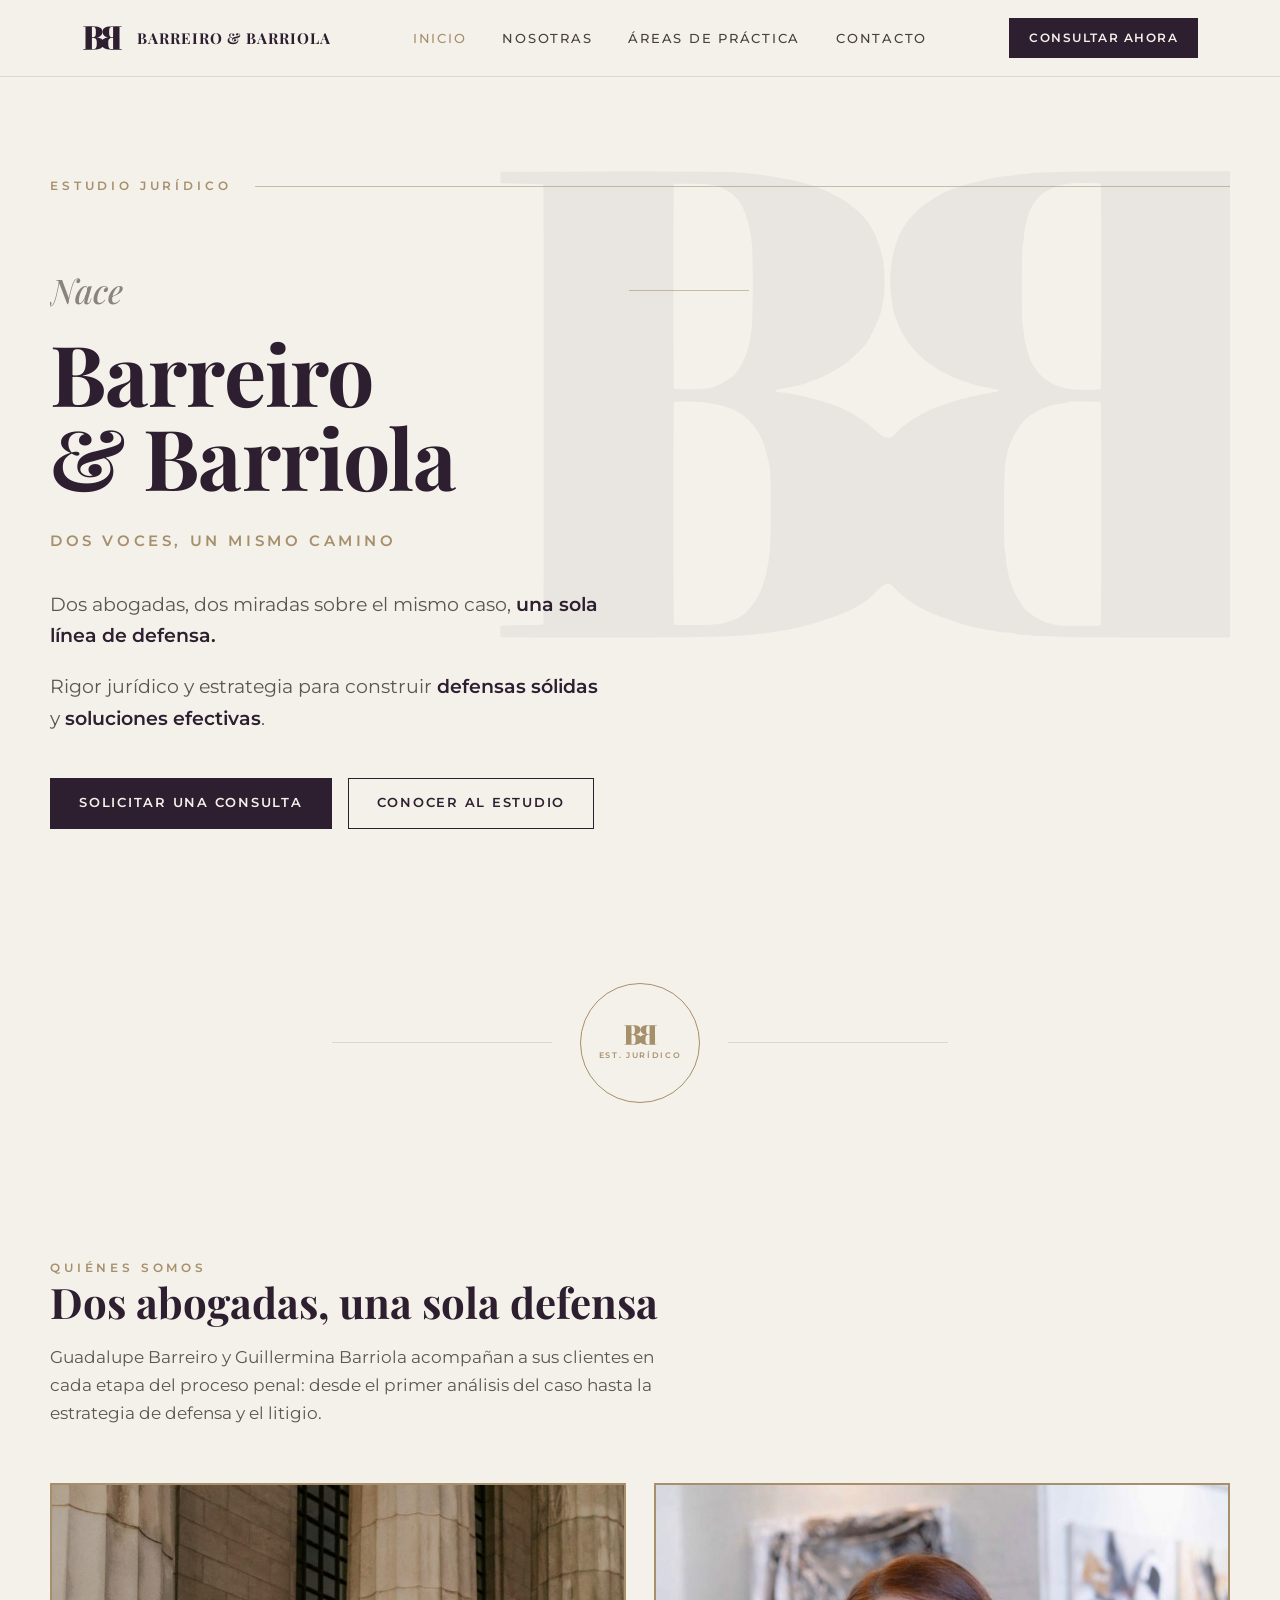
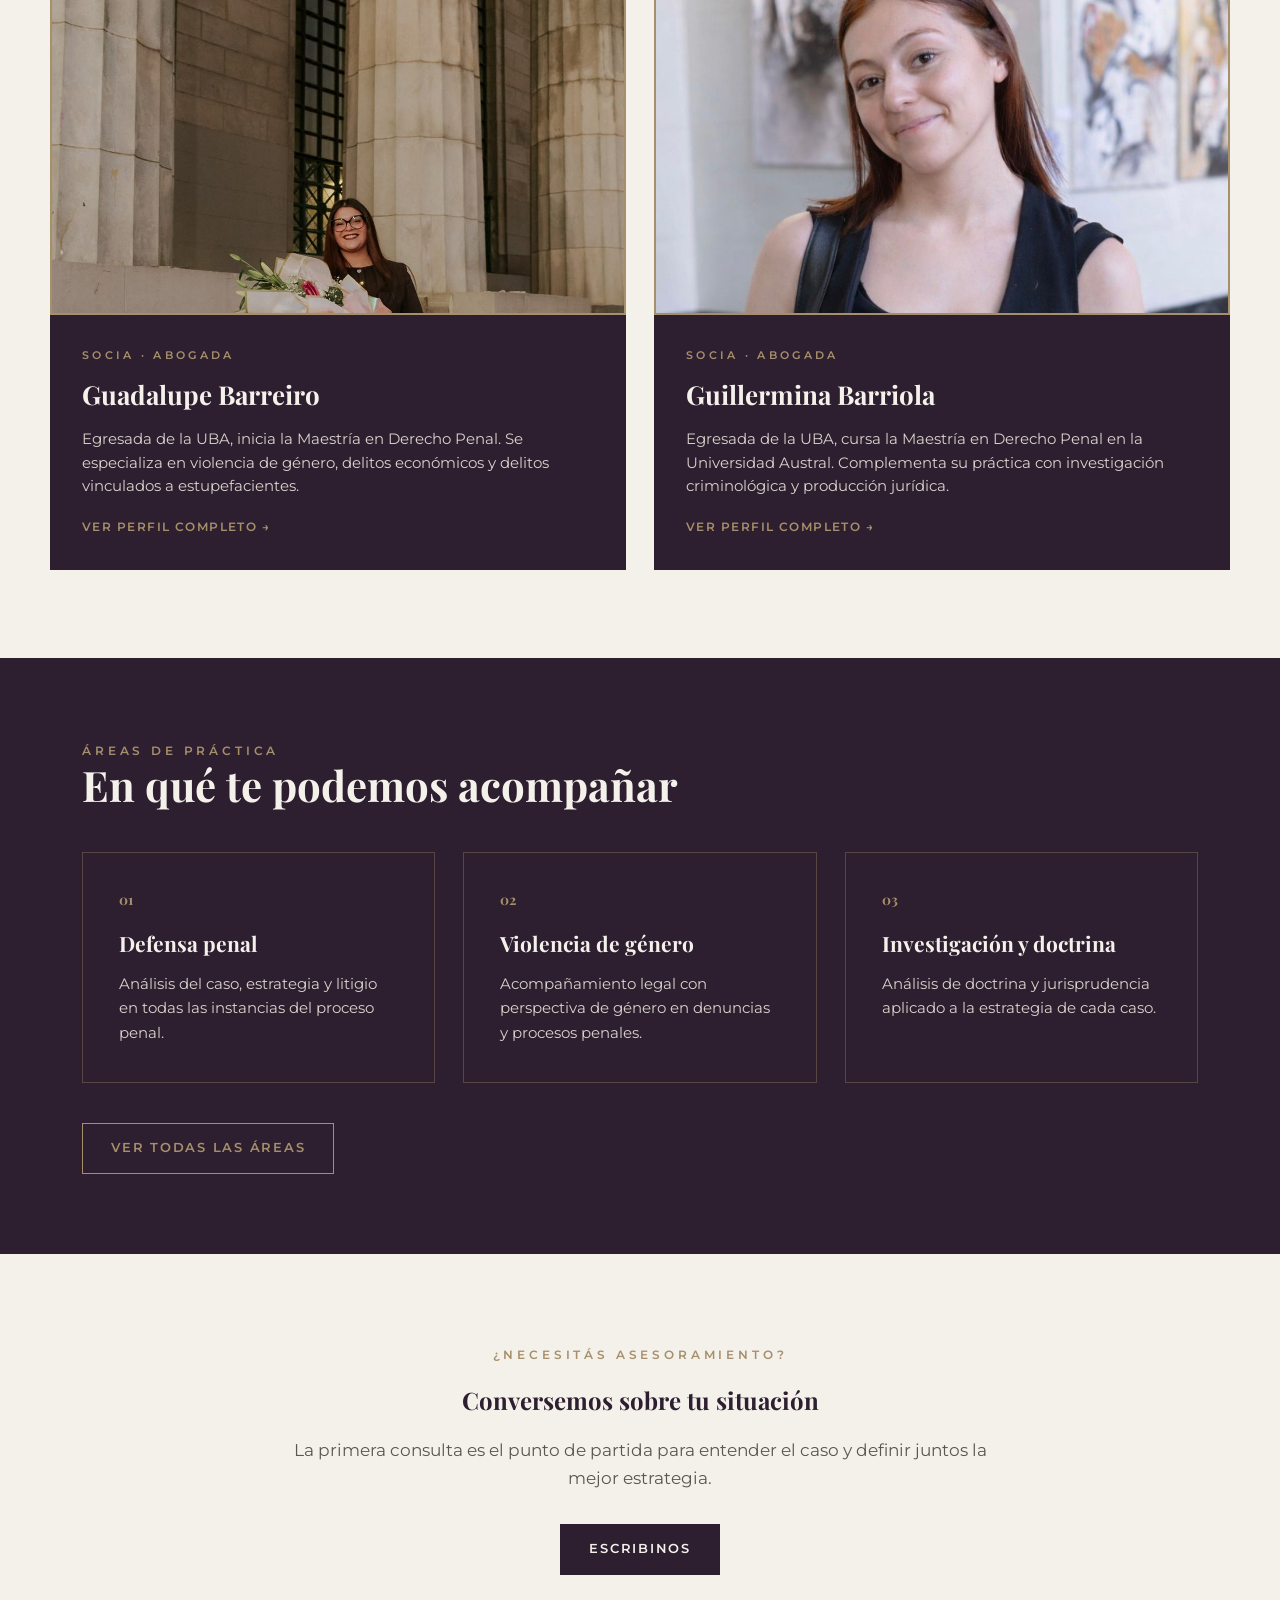
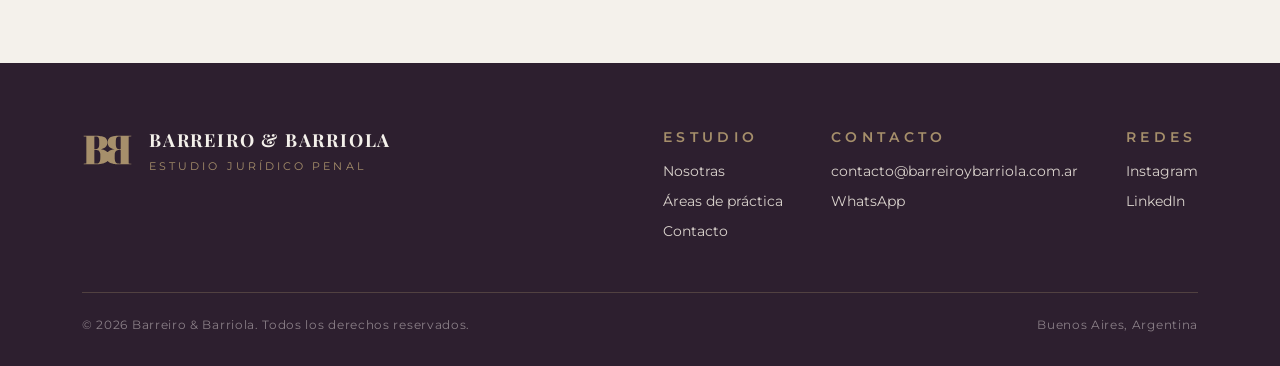
==== index.html @ 0fad3aef "Sitio inicial Barreiro y Barriola" ====
<!DOCTYPE html>
<html lang="es-AR">
<head>
<meta charset="UTF-8">
<meta name="viewport" content="width=device-width, initial-scale=1.0">
<title>Barreiro &amp; Barriola — Estudio Jurídico Penal</title>
<meta name="description" content="Estudio jurídico especializado en derecho penal. Guadalupe Barreiro y Guillermina Barriola, dos abogadas, una sola línea de defensa.">
<link rel="preconnect" href="https://fonts.googleapis.com">
<link href="https://fonts.googleapis.com/css2?family=Playfair+Display:ital,wght@0,400;0,600;0,700;0,800;1,500&family=Montserrat:wght@300;400;500;600;700&display=swap" rel="stylesheet">
<link rel="icon" type="image/svg+xml" href="assets/img/BB-monograma-uva.svg">
<link rel="stylesheet" href="assets/styles.css">
</head>
<body>

<header class="site-header">
  <nav class="nav">
    <a href="index.html" class="nav-marca">
      <img src="assets/img/BB-monograma-uva.svg" alt="Monograma Barreiro &amp; Barriola">
      <span class="nav-marca-texto">BARREIRO &amp; BARRIOLA</span>
    </a>
    <button class="nav-toggle" aria-label="Abrir menú" aria-expanded="false">
      <span></span><span></span><span></span>
    </button>
    <ul class="nav-links">
      <li><a href="index.html" class="activo">Inicio</a></li>
      <li><a href="nosotras.html">Nosotras</a></li>
      <li><a href="areas-de-practica.html">Áreas de práctica</a></li>
      <li><a href="contacto.html">Contacto</a></li>
    </ul>
    <a href="contacto.html" class="nav-cta">Consultar ahora</a>
  </nav>
</header>

<main>

  <section class="hero container">
    <img class="hero-monograma-fondo" src="assets/img/BB-monograma-uva.svg" alt="">
    <div class="eyebrow-row">
      <span class="eyebrow">Estudio jurídico</span>
      <hr class="regla">
    </div>
    <div class="hero-intro">
      <span>Nace</span>
      <hr class="regla">
    </div>
    <h1>Barreiro<br>&amp; Barriola</h1>
    <div class="lema">Dos voces, un mismo camino</div>
    <p class="copy">Dos abogadas, dos miradas sobre el mismo caso, <strong>una sola línea de defensa.</strong></p>
    <p class="copy">Rigor jurídico y estrategia para construir <strong>defensas sólidas</strong> y <strong>soluciones efectivas</strong>.</p>
    <div class="hero-acciones">
      <a href="contacto.html" class="boton boton-primario">Solicitar una consulta</a>
      <a href="nosotras.html" class="boton boton-secundario">Conocer al estudio</a>
    </div>
  </section>

  <div class="container">
    <div class="sello-divisor">
      <span class="linea"></span>
      <div class="sello">
        <img src="assets/img/BB-monograma-bronce.svg" alt="">
        <span>Est. Jurídico</span>
      </div>
      <span class="linea"></span>
    </div>
  </div>

  <section class="bloque container">
    <div class="bloque-cabecera">
      <span class="eyebrow">Quiénes somos</span>
      <h2>Dos abogadas, una sola defensa</h2>
      <p>Guadalupe Barreiro y Guillermina Barriola acompañan a sus clientes en cada etapa del proceso penal: desde el primer análisis del caso hasta la estrategia de defensa y el litigio.</p>
    </div>

    <div class="grilla grilla-2">
      <article class="tarjeta-socia">
        <div class="foto"><img src="assets/img/guadalupe.png" alt="Guadalupe Barreiro" style="width:100%;height:100%;object-fit:cover;object-position:50% 20%"></div>
        <div class="info">
          <div class="rol">Socia · Abogada</div>
          <h3>Guadalupe Barreiro</h3>
          <p>Egresada de la UBA, inicia la Maestría en Derecho Penal. Se especializa en violencia de género, delitos económicos y delitos vinculados a estupefacientes.</p>
          <a href="nosotras.html#guadalupe">Ver perfil completo →</a>
        </div>
      </article>

      <article class="tarjeta-socia">
        <div class="foto"><img src="assets/img/guillermina.png" alt="Guillermina Barriola" style="width:100%;height:100%;object-fit:cover;object-position:50% 25%"></div>
        <div class="info">
          <div class="rol">Socia · Abogada</div>
          <h3>Guillermina Barriola</h3>
          <p>Egresada de la UBA, cursa la Maestría en Derecho Penal en la Universidad Austral. Complementa su práctica con investigación criminológica y producción jurídica.</p>
          <a href="nosotras.html#guillermina">Ver perfil completo →</a>
        </div>
      </article>
    </div>
  </section>

  <section class="franja-uva">
    <div class="container">
      <div class="bloque-cabecera" style="margin-bottom:44px">
        <span class="eyebrow">Áreas de práctica</span>
        <h2>En qué te podemos acompañar</h2>
      </div>
      <div class="grilla grilla-3">
        <div class="tarjeta" style="background:transparent;border-color:rgba(166,143,107,.35)">
          <div class="num" style="color:var(--bronce)">01</div>
          <h3 style="color:var(--marfil)">Defensa penal</h3>
          <p style="color:#D9D2CC">Análisis del caso, estrategia y litigio en todas las instancias del proceso penal.</p>
        </div>
        <div class="tarjeta" style="background:transparent;border-color:rgba(166,143,107,.35)">
          <div class="num" style="color:var(--bronce)">02</div>
          <h3 style="color:var(--marfil)">Violencia de género</h3>
          <p style="color:#D9D2CC">Acompañamiento legal con perspectiva de género en denuncias y procesos penales.</p>
        </div>
        <div class="tarjeta" style="background:transparent;border-color:rgba(166,143,107,.35)">
          <div class="num" style="color:var(--bronce)">03</div>
          <h3 style="color:var(--marfil)">Investigación y doctrina</h3>
          <p style="color:#D9D2CC">Análisis de doctrina y jurisprudencia aplicado a la estrategia de cada caso.</p>
        </div>
      </div>
      <div style="margin-top:40px">
        <a href="areas-de-practica.html" class="boton boton-secundario" style="border-color:var(--bronce);color:var(--bronce)">Ver todas las áreas</a>
      </div>
    </div>
  </section>

  <section class="bloque container centro" style="max-width:720px">
    <span class="eyebrow">¿Necesitás asesoramiento?</span>
    <h2 style="margin-top:16px">Conversemos sobre tu situación</h2>
    <p style="margin-top:18px;font-size:17px;color:var(--texto-suave);line-height:1.65">La primera consulta es el punto de partida para entender el caso y definir juntos la mejor estrategia.</p>
    <div style="margin-top:32px">
      <a href="contacto.html" class="boton boton-primario">Escribinos</a>
    </div>
  </section>

</main>

<footer class="site-footer">
  <div class="container">
    <div class="footer-top">
      <div class="footer-marca">
        <img src="assets/img/BB-monograma-bronce.svg" alt="Monograma Barreiro &amp; Barriola">
        <div class="footer-marca-texto">
          <div>BARREIRO &amp; BARRIOLA</div>
          <div>ESTUDIO JURÍDICO PENAL</div>
        </div>
      </div>
      <div class="footer-links">
        <div class="footer-col">
          <span class="eyebrow">Estudio</span>
          <a href="nosotras.html">Nosotras</a>
          <a href="areas-de-practica.html">Áreas de práctica</a>
          <a href="contacto.html">Contacto</a>
        </div>
        <div class="footer-col">
          <span class="eyebrow">Contacto</span>
          <a href="mailto:contacto@barreiroybarriola.com.ar">contacto@barreiroybarriola.com.ar</a>
          <a href="https://wa.me/541150600248" target="_blank" rel="noopener">WhatsApp</a>
        </div>
        <div class="footer-col">
          <span class="eyebrow">Redes</span>
          <a href="https://instagram.com/estudiojuridico.byb" target="_blank" rel="noopener">Instagram</a>
          <a href="https://www.linkedin.com/company/barreiro-barriola" target="_blank" rel="noopener">LinkedIn</a>
        </div>
      </div>
    </div>
    <div class="footer-bottom">
      <span>© <span id="anio"></span> Barreiro &amp; Barriola. Todos los derechos reservados.</span>
      <span>Buenos Aires, Argentina</span>
    </div>
  </div>
</footer>

<script src="assets/script.js"></script>
<script>document.getElementById('anio').textContent = new Date().getFullYear();</script>
</body>
</html>
---- assets/styles.css ----
/* ===================================================================
   Barreiro & Barriola — Sistema de diseño
   Uva #2D1F2F · Bronce #A68F6B · Marfil #F4F1EB
   Playfair Display (display) + Montserrat (texto)
   =================================================================== */

:root{
  --uva:#2D1F2F;
  --uva-2:#3A2839;
  --bronce:#A68F6B;
  --marfil:#F4F1EB;
  --marfil-2:#EFEAE0;
  --texto:#4A4038;
  --texto-suave:#5C5650;
  --texto-mudo:#8A847C;
  --divisor:#DFD7C9;

  --serif:'Playfair Display', Georgia, serif;
  --sans:'Montserrat', -apple-system, sans-serif;

  --container: 1180px;
}

*{box-sizing:border-box}
html{scroll-behavior:smooth}
body{
  margin:0;
  background:var(--marfil);
  color:var(--texto);
  font-family:var(--sans);
  font-size:16px;
  line-height:1.5;
  -webkit-font-smoothing:antialiased;
}
img{max-width:100%;display:block}
a{color:var(--bronce);text-decoration:none}
a:hover{color:var(--uva)}
a:focus-visible,button:focus-visible,input:focus-visible,textarea:focus-visible{
  outline:2px solid var(--bronce);
  outline-offset:3px;
}
h1,h2,h3{font-family:var(--serif);color:var(--uva);margin:0;font-weight:700}
p{margin:0}
.container{max-width:var(--container);margin:0 auto;padding:0 32px}
.eyebrow{
  font-size:12px;
  letter-spacing:.32em;
  color:var(--bronce);
  font-weight:600;
  text-transform:uppercase;
}
.regla{height:1px;background:var(--bronce);opacity:.55;border:0}
.regla-suave{height:1px;background:var(--divisor);border:0}

/* ---------- Header / nav ---------- */
.site-header{
  position:sticky;top:0;z-index:50;
  background:rgba(244,241,235,.92);
  backdrop-filter:blur(6px);
  border-bottom:1px solid var(--divisor);
}
.nav{
  display:flex;align-items:center;justify-content:space-between;
  padding:18px 32px;max-width:var(--container);margin:0 auto;
}
.nav-marca{display:flex;align-items:center;gap:14px}
.nav-marca img{height:26px;width:auto}
.nav-marca-texto{
  font-family:var(--serif);font-weight:700;font-size:15px;
  letter-spacing:.06em;color:var(--uva);
}
.nav-links{display:flex;gap:36px;list-style:none;margin:0;padding:0}
.nav-links a{
  font-size:12.5px;letter-spacing:.14em;text-transform:uppercase;
  color:var(--texto);font-weight:500;
}
.nav-links a:hover,.nav-links a.activo{color:var(--bronce)}
.nav-cta{
  font-size:12px;letter-spacing:.12em;text-transform:uppercase;
  color:var(--marfil);background:var(--uva);
  padding:11px 20px;font-weight:600;white-space:nowrap;
}
.nav-cta:hover{background:var(--uva-2);color:var(--marfil)}
.nav-toggle{display:none;background:none;border:0;cursor:pointer;padding:8px}
.nav-toggle span{display:block;width:22px;height:1.5px;background:var(--uva);margin:5px 0}

@media (max-width:860px){
  .nav-links{
    position:absolute;top:100%;left:0;right:0;
    background:var(--marfil);flex-direction:column;gap:0;
    border-bottom:1px solid var(--divisor);
    max-height:0;overflow:hidden;transition:max-height .25s ease;
  }
  .nav-links.abierto{max-height:320px}
  .nav-links a{display:block;padding:16px 32px;border-top:1px solid var(--divisor)}
  .nav-toggle{display:block}
  .nav-cta{display:none}
}

/* ---------- Hero ---------- */
.hero{
  position:relative;overflow:hidden;
  background:var(--marfil);
  padding:100px 0 90px;
}
.hero-monograma-fondo{
  position:absolute;right:-6%;top:8%;height:520px;opacity:.05;pointer-events:none;
}
.hero .eyebrow-row{display:flex;align-items:center;gap:24px;margin-bottom:70px}
.hero .eyebrow-row .regla{flex:1}
.hero-intro{
  display:flex;align-items:center;gap:24px;margin-bottom:14px;
}
.hero-intro span{
  font-family:var(--serif);font-style:italic;font-weight:500;
  font-size:clamp(24px,3vw,34px);color:var(--texto-mudo);
}
.hero-intro .regla{width:120px}
.hero h1{
  font-size:clamp(44px,7vw,84px);
  line-height:1;letter-spacing:-.01em;
  margin-bottom:32px;
}
.hero .lema{
  font-size:15px;letter-spacing:.24em;font-weight:600;color:var(--bronce);
  margin-bottom:36px;text-transform:uppercase;
}
.hero .copy{
  max-width:560px;font-size:19px;line-height:1.65;color:var(--texto-suave);
}
.hero .copy + .copy{margin-top:20px}
.hero .copy strong{color:var(--uva);font-weight:600}
.hero-acciones{display:flex;gap:16px;margin-top:44px;flex-wrap:wrap}

.boton{
  display:inline-block;font-size:12.5px;letter-spacing:.14em;text-transform:uppercase;
  font-weight:600;padding:15px 28px;border:1px solid transparent;
}
.boton-primario{background:var(--uva);color:var(--marfil)}
.boton-primario:hover{background:var(--uva-2);color:var(--marfil)}
.boton-secundario{border-color:var(--uva);color:var(--uva)}
.boton-secundario:hover{background:var(--uva);color:var(--marfil)}

/* ---------- Franja oscura (usada como bloque institucional) ---------- */
.franja-uva{background:var(--uva);color:var(--marfil);padding:80px 0}
.franja-uva h2{color:var(--marfil)}
.franja-uva .eyebrow{color:var(--bronce)}

/* ---------- Sello / marca de agua circular (motivo firma) ---------- */
.sello{
  width:120px;height:120px;border-radius:50%;
  border:1.5px solid var(--bronce);
  display:flex;flex-direction:column;align-items:center;justify-content:center;
  gap:4px;flex-shrink:0;
}
.sello img{height:22px}
.sello span{
  font-size:7.5px;letter-spacing:.22em;color:var(--bronce);text-transform:uppercase;font-weight:600;
}
.sello-divisor{
  display:flex;align-items:center;justify-content:center;gap:28px;
  padding:64px 0;
}
.sello-divisor .linea{flex:1;max-width:220px;height:1px;background:var(--divisor)}

/* ---------- Secciones generales ---------- */
section.bloque{padding:88px 0}
.bloque-cabecera{max-width:640px;margin-bottom:56px}
.bloque-cabecera .eyebrow{margin-bottom:16px}
.bloque-cabecera h2{font-size:clamp(30px,4vw,42px);line-height:1.1}
.bloque-cabecera p{margin-top:18px;font-size:17px;color:var(--texto-suave);line-height:1.65}

/* Grillas de tarjetas */
.grilla{display:grid;gap:28px}
.grilla-2{grid-template-columns:repeat(2,1fr)}
.grilla-3{grid-template-columns:repeat(3,1fr)}
@media (max-width:860px){.grilla-2,.grilla-3{grid-template-columns:1fr}}

.tarjeta{
  background:#fff;border:1px solid var(--divisor);padding:36px;
}
.tarjeta .num{
  font-family:var(--serif);font-size:14px;color:var(--bronce);font-weight:700;margin-bottom:18px;
}
.tarjeta h3{font-size:21px;margin-bottom:12px}
.tarjeta p{color:var(--texto-suave);font-size:15px;line-height:1.65}

/* ---------- Tarjetas de socias (preview en Inicio) ---------- */
.tarjeta-socia{
  position:relative;background:var(--uva);color:var(--marfil);
  padding:0;overflow:hidden;display:flex;flex-direction:column;
}
.tarjeta-socia .foto{
  aspect-ratio:4/3;background:var(--uva-2);
  display:flex;align-items:center;justify-content:center;
  outline:2px solid var(--bronce);outline-offset:-2px;
  overflow:hidden;
}
.tarjeta-socia .foto .iniciales{
  font-family:var(--serif);font-size:52px;font-weight:700;color:var(--bronce);opacity:.6;
}
.tarjeta-socia .info{padding:32px}
.tarjeta-socia .rol{
  font-size:11px;letter-spacing:.3em;color:var(--bronce);text-transform:uppercase;font-weight:600;
}
.tarjeta-socia h3{color:var(--marfil);font-size:26px;margin-top:12px}
.tarjeta-socia p{color:#D9D2CC;font-size:14.5px;margin-top:14px;line-height:1.6}
.tarjeta-socia a{
  margin-top:20px;font-size:12px;letter-spacing:.12em;text-transform:uppercase;
  color:var(--bronce);font-weight:600;display:inline-flex;align-items:center;gap:8px;
}

/* ---------- Perfil completo (página Nosotras) ---------- */
.perfil{display:grid;grid-template-columns:340px 1fr;gap:56px;align-items:start;margin-bottom:100px}
.perfil:last-child{margin-bottom:0}
.perfil .foto-marco{
  position:relative;aspect-ratio:340/440;background:var(--uva-2);
  outline:2px solid var(--bronce);outline-offset:10px;
  display:flex;align-items:center;justify-content:center;
  overflow:hidden;
}
.perfil .foto-marco .iniciales{
  font-family:var(--serif);font-size:64px;font-weight:700;color:var(--bronce);opacity:.55;
}
.perfil .rol{font-size:13px;letter-spacing:.3em;color:var(--bronce);text-transform:uppercase;font-weight:600}
.perfil h2{font-size:clamp(32px,4vw,46px);margin-top:20px;line-height:1.05}
.perfil .regla{width:90px;margin:26px 0}
.perfil .copy{font-size:17px;line-height:1.65;color:var(--texto-suave);max-width:600px}
.perfil .copy + .copy{margin-top:18px}
.perfil .copy strong{color:var(--uva);font-weight:600}
@media (max-width:760px){
  .perfil{grid-template-columns:1fr;gap:32px}
  .perfil .foto-marco{max-width:260px}
}

/* ---------- Contacto ---------- */
.canales-grilla{
  display:grid;grid-template-columns:repeat(4,1fr);gap:20px;
}
@media (max-width:860px){.canales-grilla{grid-template-columns:repeat(2,1fr)}}
@media (max-width:520px){.canales-grilla{grid-template-columns:1fr}}
.canal-tarjeta{
  display:flex;flex-direction:column;align-items:center;text-align:center;gap:14px;
  background:#fff;border:1px solid var(--divisor);padding:36px 20px;
  transition:border-color .15s ease,transform .15s ease;
}
.canal-tarjeta:hover{border-color:var(--bronce);transform:translateY(-2px)}
.canal-icono{
  width:52px;height:52px;border-radius:50%;
  background:var(--uva);color:var(--bronce);
  display:flex;align-items:center;justify-content:center;
}
.canal-icono svg{width:24px;height:24px}
.canal-etiqueta{
  font-size:11.5px;letter-spacing:.2em;text-transform:uppercase;color:var(--bronce);font-weight:600;
}
.canal-valor{font-size:14.5px;color:var(--uva);font-weight:500;word-break:break-word}

.contacto-grilla{display:grid;grid-template-columns:1fr 1fr;gap:64px;align-items:start}
@media (max-width:860px){.contacto-grilla{grid-template-columns:1fr}}
.dato-contacto{margin-bottom:28px}
.dato-contacto .etiqueta{
  font-size:11px;letter-spacing:.24em;color:var(--bronce);text-transform:uppercase;font-weight:600;
  margin-bottom:8px;display:block;
}
.dato-contacto a,.dato-contacto span.valor{font-size:18px;color:var(--uva);font-weight:500}

/* ---------- Footer ---------- */
.site-footer{background:var(--uva);color:var(--marfil);padding:64px 0 32px}
.footer-top{
  display:flex;justify-content:space-between;align-items:flex-start;
  gap:40px;flex-wrap:wrap;padding-bottom:40px;border-bottom:1px solid rgba(166,143,107,.3);
}
.footer-marca{display:flex;align-items:center;gap:16px}
.footer-marca img{height:32px}
.footer-marca-texto div:first-child{
  font-family:var(--serif);font-weight:700;font-size:18px;letter-spacing:.1em;color:var(--marfil);
}
.footer-marca-texto div:last-child{
  font-size:11px;letter-spacing:.28em;color:var(--bronce);margin-top:4px;
}
.footer-links{display:flex;gap:48px;flex-wrap:wrap}
.footer-col .eyebrow{color:var(--bronce);margin-bottom:14px;display:block}
.footer-col a,.footer-col span{
  display:block;font-size:13.5px;color:#D9D2CC;margin-bottom:10px;
}
.footer-col a:hover{color:var(--bronce)}
.footer-bottom{
  padding-top:24px;display:flex;justify-content:space-between;flex-wrap:wrap;gap:10px;
  font-size:11.5px;letter-spacing:.06em;color:#8A7F87;
}

/* ---------- Utilidades ---------- */
.centro{text-align:center}
.mt-0{margin-top:0}
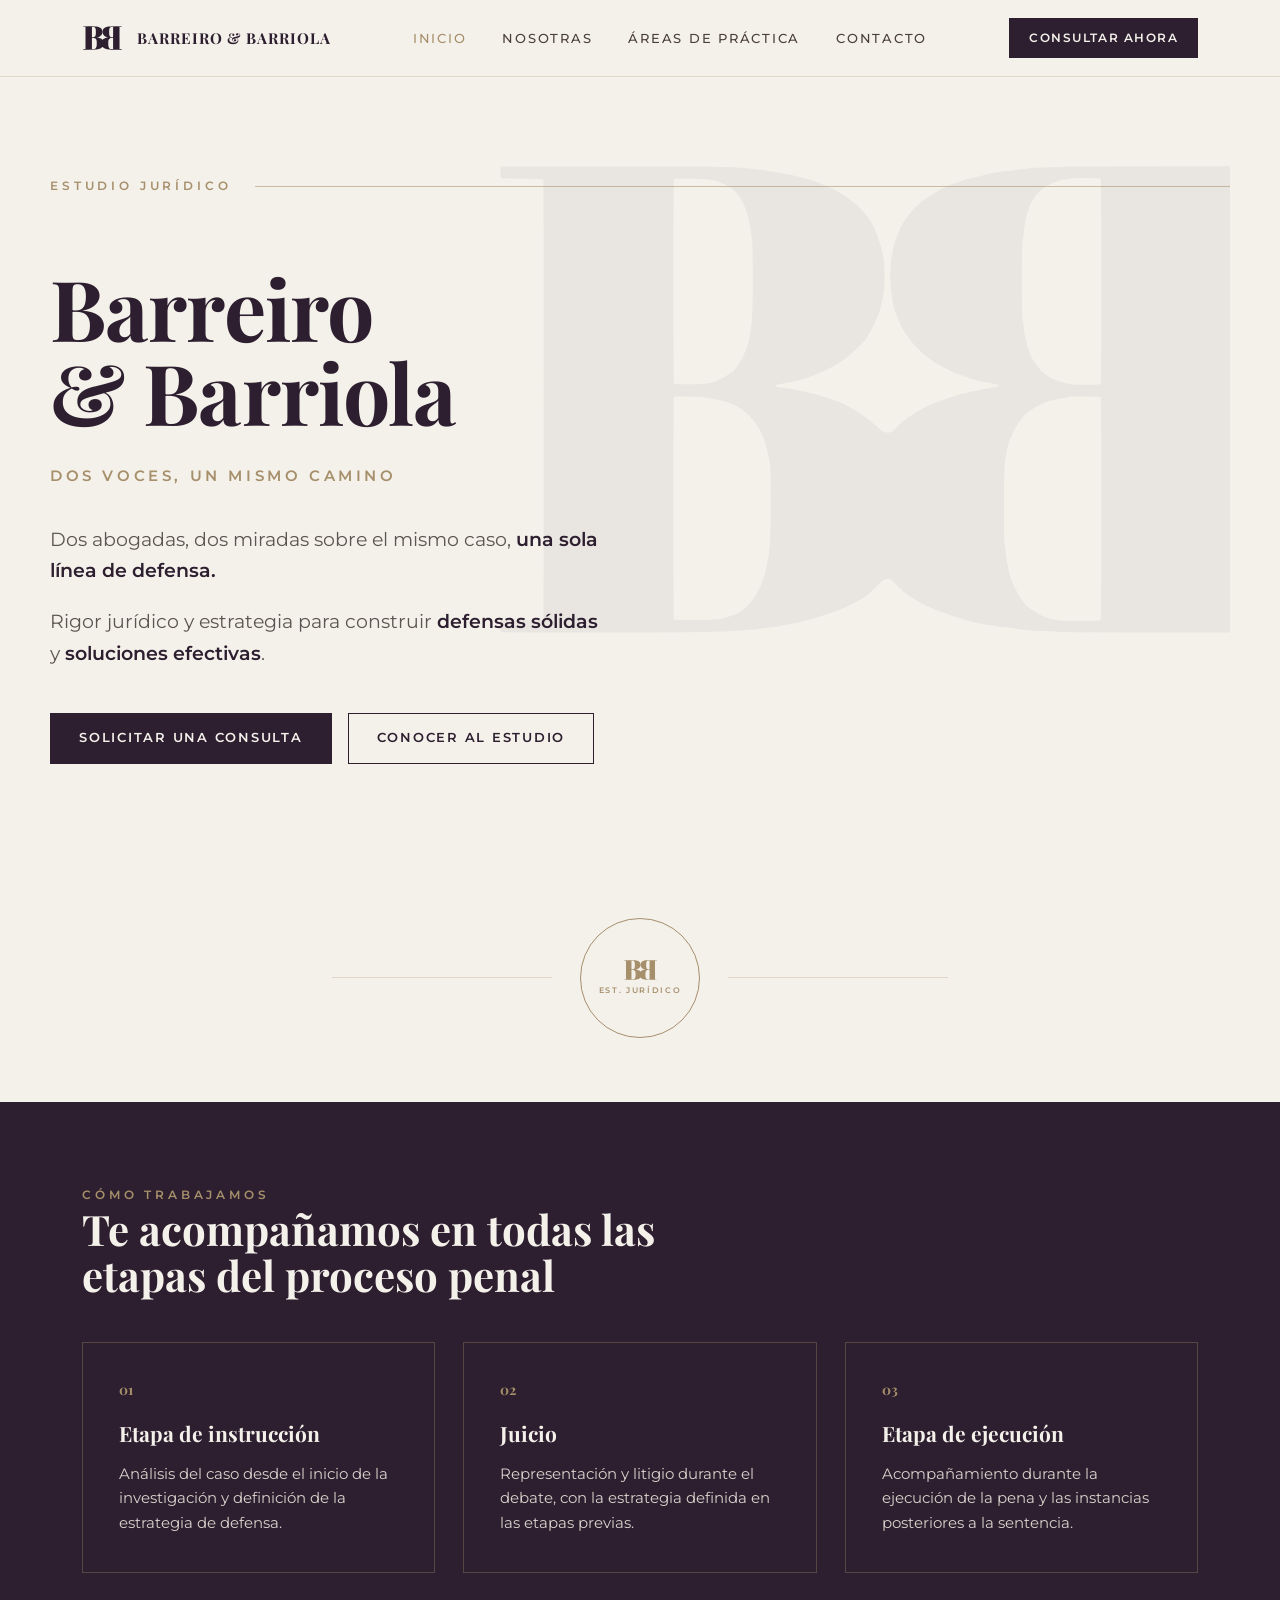
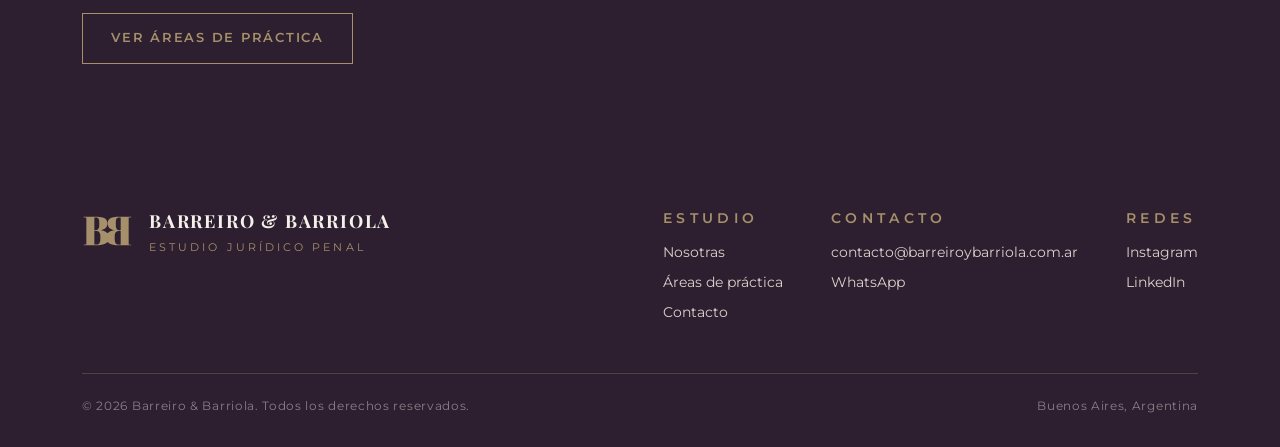
==== commit 9d5e8d0f: "Ajustes de contenido, foto de Guadalupe y areas de practica" ====
--- a/index.html
+++ b/index.html
@@ -39,10 +39,6 @@
       <span class="eyebrow">Estudio jurídico</span>
       <hr class="regla">
     </div>
-    <div class="hero-intro">
-      <span>Nace</span>
-      <hr class="regla">
-    </div>
     <h1>Barreiro<br>&amp; Barriola</h1>
     <div class="lema">Dos voces, un mismo camino</div>
     <p class="copy">Dos abogadas, dos miradas sobre el mismo caso, <strong>una sola línea de defensa.</strong></p>
@@ -64,71 +60,32 @@
     </div>
   </div>
 
-  <section class="bloque container">
-    <div class="bloque-cabecera">
-      <span class="eyebrow">Quiénes somos</span>
-      <h2>Dos abogadas, una sola defensa</h2>
-      <p>Guadalupe Barreiro y Guillermina Barriola acompañan a sus clientes en cada etapa del proceso penal: desde el primer análisis del caso hasta la estrategia de defensa y el litigio.</p>
-    </div>
-
-    <div class="grilla grilla-2">
-      <article class="tarjeta-socia">
-        <div class="foto"><img src="assets/img/guadalupe.png" alt="Guadalupe Barreiro" style="width:100%;height:100%;object-fit:cover;object-position:50% 20%"></div>
-        <div class="info">
-          <div class="rol">Socia · Abogada</div>
-          <h3>Guadalupe Barreiro</h3>
-          <p>Egresada de la UBA, inicia la Maestría en Derecho Penal. Se especializa en violencia de género, delitos económicos y delitos vinculados a estupefacientes.</p>
-          <a href="nosotras.html#guadalupe">Ver perfil completo →</a>
-        </div>
-      </article>
-
-      <article class="tarjeta-socia">
-        <div class="foto"><img src="assets/img/guillermina.png" alt="Guillermina Barriola" style="width:100%;height:100%;object-fit:cover;object-position:50% 25%"></div>
-        <div class="info">
-          <div class="rol">Socia · Abogada</div>
-          <h3>Guillermina Barriola</h3>
-          <p>Egresada de la UBA, cursa la Maestría en Derecho Penal en la Universidad Austral. Complementa su práctica con investigación criminológica y producción jurídica.</p>
-          <a href="nosotras.html#guillermina">Ver perfil completo →</a>
-        </div>
-      </article>
-    </div>
-  </section>
-
   <section class="franja-uva">
     <div class="container">
       <div class="bloque-cabecera" style="margin-bottom:44px">
-        <span class="eyebrow">Áreas de práctica</span>
-        <h2>En qué te podemos acompañar</h2>
+        <span class="eyebrow">Cómo trabajamos</span>
+        <h2>Te acompañamos en todas las etapas del proceso penal</h2>
       </div>
       <div class="grilla grilla-3">
         <div class="tarjeta" style="background:transparent;border-color:rgba(166,143,107,.35)">
           <div class="num" style="color:var(--bronce)">01</div>
-          <h3 style="color:var(--marfil)">Defensa penal</h3>
-          <p style="color:#D9D2CC">Análisis del caso, estrategia y litigio en todas las instancias del proceso penal.</p>
+          <h3 style="color:var(--marfil)">Etapa de instrucción</h3>
+          <p style="color:#D9D2CC">Análisis del caso desde el inicio de la investigación y definición de la estrategia de defensa.</p>
         </div>
         <div class="tarjeta" style="background:transparent;border-color:rgba(166,143,107,.35)">
           <div class="num" style="color:var(--bronce)">02</div>
-          <h3 style="color:var(--marfil)">Violencia de género</h3>
-          <p style="color:#D9D2CC">Acompañamiento legal con perspectiva de género en denuncias y procesos penales.</p>
+          <h3 style="color:var(--marfil)">Juicio</h3>
+          <p style="color:#D9D2CC">Representación y litigio durante el debate, con la estrategia definida en las etapas previas.</p>
         </div>
         <div class="tarjeta" style="background:transparent;border-color:rgba(166,143,107,.35)">
           <div class="num" style="color:var(--bronce)">03</div>
-          <h3 style="color:var(--marfil)">Investigación y doctrina</h3>
-          <p style="color:#D9D2CC">Análisis de doctrina y jurisprudencia aplicado a la estrategia de cada caso.</p>
+          <h3 style="color:var(--marfil)">Etapa de ejecución</h3>
+          <p style="color:#D9D2CC">Acompañamiento durante la ejecución de la pena y las instancias posteriores a la sentencia.</p>
         </div>
       </div>
       <div style="margin-top:40px">
-        <a href="areas-de-practica.html" class="boton boton-secundario" style="border-color:var(--bronce);color:var(--bronce)">Ver todas las áreas</a>
+        <a href="areas-de-practica.html" class="boton boton-secundario" style="border-color:var(--bronce);color:var(--bronce)">Ver áreas de práctica</a>
       </div>
-    </div>
-  </section>
-
-  <section class="bloque container centro" style="max-width:720px">
-    <span class="eyebrow">¿Necesitás asesoramiento?</span>
-    <h2 style="margin-top:16px">Conversemos sobre tu situación</h2>
-    <p style="margin-top:18px;font-size:17px;color:var(--texto-suave);line-height:1.65">La primera consulta es el punto de partida para entender el caso y definir juntos la mejor estrategia.</p>
-    <div style="margin-top:32px">
-      <a href="contacto.html" class="boton boton-primario">Escribinos</a>
     </div>
   </section>
 
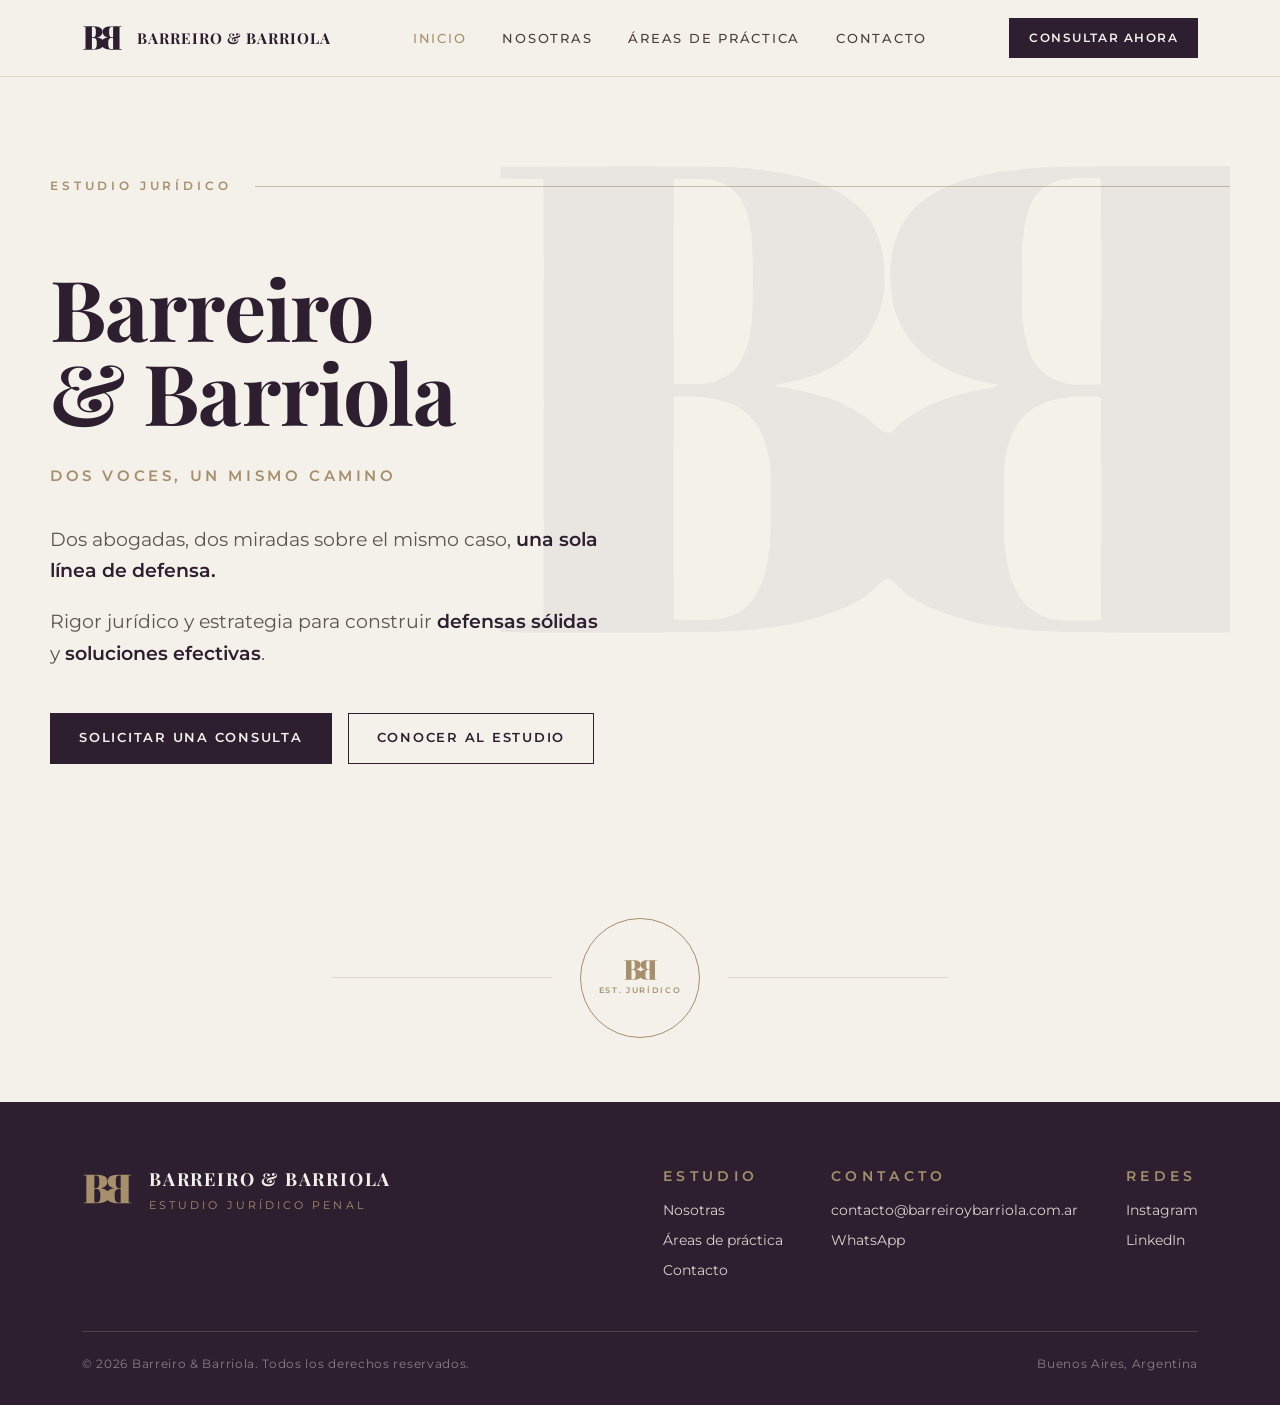
==== commit 794da1c6: "Mover etapas del proceso a areas de practica Ajustes de textos y contacto" ====
--- a/index.html
+++ b/index.html
@@ -60,35 +60,6 @@
     </div>
   </div>
 
-  <section class="franja-uva">
-    <div class="container">
-      <div class="bloque-cabecera" style="margin-bottom:44px">
-        <span class="eyebrow">Cómo trabajamos</span>
-        <h2>Te acompañamos en todas las etapas del proceso penal</h2>
-      </div>
-      <div class="grilla grilla-3">
-        <div class="tarjeta" style="background:transparent;border-color:rgba(166,143,107,.35)">
-          <div class="num" style="color:var(--bronce)">01</div>
-          <h3 style="color:var(--marfil)">Etapa de instrucción</h3>
-          <p style="color:#D9D2CC">Análisis del caso desde el inicio de la investigación y definición de la estrategia de defensa.</p>
-        </div>
-        <div class="tarjeta" style="background:transparent;border-color:rgba(166,143,107,.35)">
-          <div class="num" style="color:var(--bronce)">02</div>
-          <h3 style="color:var(--marfil)">Juicio</h3>
-          <p style="color:#D9D2CC">Representación y litigio durante el debate, con la estrategia definida en las etapas previas.</p>
-        </div>
-        <div class="tarjeta" style="background:transparent;border-color:rgba(166,143,107,.35)">
-          <div class="num" style="color:var(--bronce)">03</div>
-          <h3 style="color:var(--marfil)">Etapa de ejecución</h3>
-          <p style="color:#D9D2CC">Acompañamiento durante la ejecución de la pena y las instancias posteriores a la sentencia.</p>
-        </div>
-      </div>
-      <div style="margin-top:40px">
-        <a href="areas-de-practica.html" class="boton boton-secundario" style="border-color:var(--bronce);color:var(--bronce)">Ver áreas de práctica</a>
-      </div>
-    </div>
-  </section>
-
 </main>
 
 <footer class="site-footer">
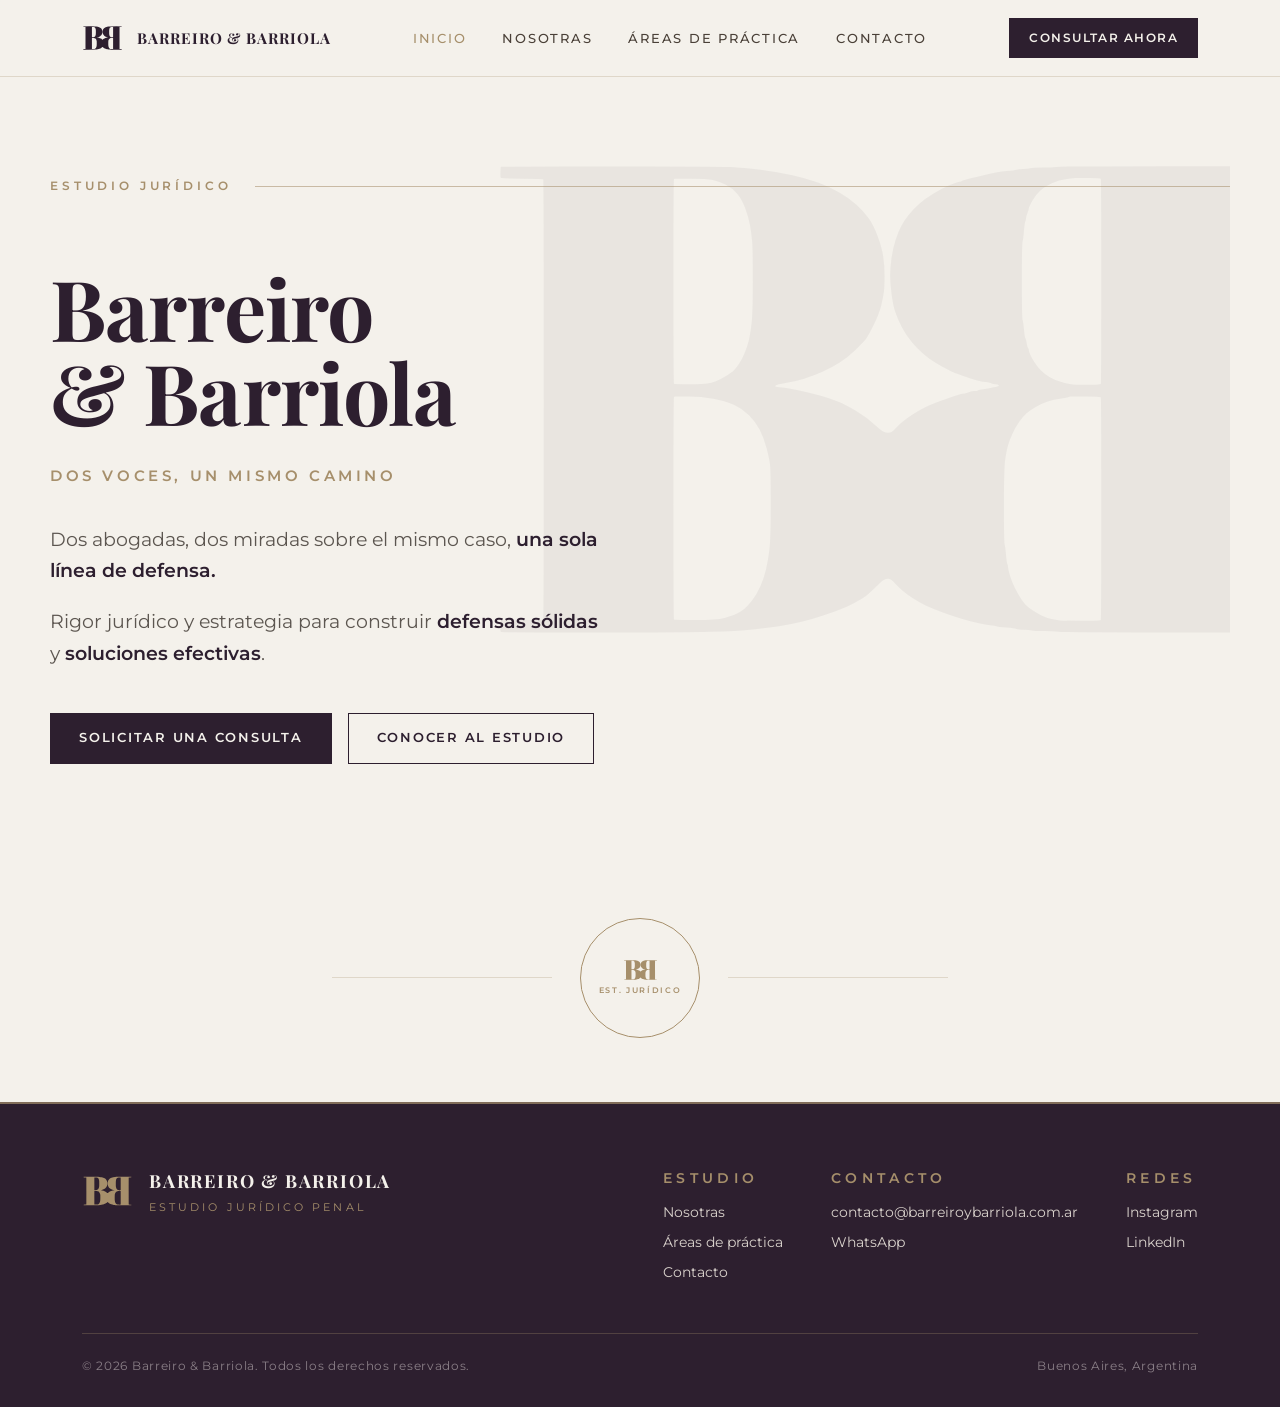
==== commit 577d29a4: "Optimizar imagenes, mejorar accesibilidad y agregar animaciones sutiles" ====
--- a/index.html
+++ b/index.html
@@ -8,6 +8,17 @@
 <link rel="preconnect" href="https://fonts.googleapis.com">
 <link href="https://fonts.googleapis.com/css2?family=Playfair+Display:ital,wght@0,400;0,600;0,700;0,800;1,500&family=Montserrat:wght@300;400;500;600;700&display=swap" rel="stylesheet">
 <link rel="icon" type="image/svg+xml" href="assets/img/BB-monograma-uva.svg">
+<meta property="og:type" content="website">
+<meta property="og:title" content="Barreiro &amp; Barriola — Estudio Jurídico Penal">
+<meta property="og:description" content="Estudio jurídico especializado en derecho penal. Guadalupe Barreiro y Guillermina Barriola, dos abogadas, una sola línea de defensa.">
+<meta property="og:image" content="assets/img/og-banner.jpg">
+<meta property="og:image:width" content="1584">
+<meta property="og:image:height" content="396">
+<meta property="og:locale" content="es_AR">
+<meta name="twitter:card" content="summary_large_image">
+<meta name="twitter:title" content="Barreiro &amp; Barriola — Estudio Jurídico Penal">
+<meta name="twitter:description" content="Estudio jurídico especializado en derecho penal. Guadalupe Barreiro y Guillermina Barriola, dos abogadas, una sola línea de defensa.">
+<meta name="twitter:image" content="assets/img/og-banner.jpg">
 <link rel="stylesheet" href="assets/styles.css">
 </head>
 <body>
@@ -18,11 +29,11 @@
       <img src="assets/img/BB-monograma-uva.svg" alt="Monograma Barreiro &amp; Barriola">
       <span class="nav-marca-texto">BARREIRO &amp; BARRIOLA</span>
     </a>
-    <button class="nav-toggle" aria-label="Abrir menú" aria-expanded="false">
+    <button class="nav-toggle" aria-label="Abrir menú" aria-expanded="false" aria-controls="menu-principal">
       <span></span><span></span><span></span>
     </button>
-    <ul class="nav-links">
-      <li><a href="index.html" class="activo">Inicio</a></li>
+    <ul class="nav-links" id="menu-principal">
+      <li><a href="index.html" class="activo" aria-current="page">Inicio</a></li>
       <li><a href="nosotras.html">Nosotras</a></li>
       <li><a href="areas-de-practica.html">Áreas de práctica</a></li>
       <li><a href="contacto.html">Contacto</a></li>
@@ -50,7 +61,7 @@
   </section>
 
   <div class="container">
-    <div class="sello-divisor">
+    <div class="sello-divisor reveal">
       <span class="linea"></span>
       <div class="sello">
         <img src="assets/img/BB-monograma-bronce.svg" alt="">
--- a/assets/styles.css
+++ b/assets/styles.css
@@ -102,20 +102,20 @@
   position:relative;overflow:hidden;
   background:var(--marfil);
   padding:100px 0 90px;
+  animation:heroAparece .7s ease-out both;
+}
+@keyframes heroAparece{
+  from{opacity:0;transform:translateY(14px)}
+  to{opacity:1;transform:translateY(0)}
+}
+@media (prefers-reduced-motion:reduce){
+  .hero{animation:none}
 }
 .hero-monograma-fondo{
   position:absolute;right:-6%;top:8%;height:520px;opacity:.05;pointer-events:none;
 }
 .hero .eyebrow-row{display:flex;align-items:center;gap:24px;margin-bottom:70px}
 .hero .eyebrow-row .regla{flex:1}
-.hero-intro{
-  display:flex;align-items:center;gap:24px;margin-bottom:14px;
-}
-.hero-intro span{
-  font-family:var(--serif);font-style:italic;font-weight:500;
-  font-size:clamp(24px,3vw,34px);color:var(--texto-mudo);
-}
-.hero-intro .regla{width:120px}
 .hero h1{
   font-size:clamp(44px,7vw,84px);
   line-height:1;letter-spacing:-.01em;
@@ -135,7 +135,10 @@
 .boton{
   display:inline-block;font-size:12.5px;letter-spacing:.14em;text-transform:uppercase;
   font-weight:600;padding:15px 28px;border:1px solid transparent;
-}
+  transition:background-color .2s ease,color .2s ease,transform .15s ease,box-shadow .2s ease;
+}
+.boton:hover{transform:translateY(-1px);box-shadow:0 6px 16px rgba(45,31,47,.18)}
+.boton:active{transform:translateY(0)}
 .boton-primario{background:var(--uva);color:var(--marfil)}
 .boton-primario:hover{background:var(--uva-2);color:var(--marfil)}
 .boton-secundario{border-color:var(--uva);color:var(--uva)}
@@ -184,31 +187,6 @@
 }
 .tarjeta h3{font-size:21px;margin-bottom:12px}
 .tarjeta p{color:var(--texto-suave);font-size:15px;line-height:1.65}
-
-/* ---------- Tarjetas de socias (preview en Inicio) ---------- */
-.tarjeta-socia{
-  position:relative;background:var(--uva);color:var(--marfil);
-  padding:0;overflow:hidden;display:flex;flex-direction:column;
-}
-.tarjeta-socia .foto{
-  aspect-ratio:4/3;background:var(--uva-2);
-  display:flex;align-items:center;justify-content:center;
-  outline:2px solid var(--bronce);outline-offset:-2px;
-  overflow:hidden;
-}
-.tarjeta-socia .foto .iniciales{
-  font-family:var(--serif);font-size:52px;font-weight:700;color:var(--bronce);opacity:.6;
-}
-.tarjeta-socia .info{padding:32px}
-.tarjeta-socia .rol{
-  font-size:11px;letter-spacing:.3em;color:var(--bronce);text-transform:uppercase;font-weight:600;
-}
-.tarjeta-socia h3{color:var(--marfil);font-size:26px;margin-top:12px}
-.tarjeta-socia p{color:#D9D2CC;font-size:14.5px;margin-top:14px;line-height:1.6}
-.tarjeta-socia a{
-  margin-top:20px;font-size:12px;letter-spacing:.12em;text-transform:uppercase;
-  color:var(--bronce);font-weight:600;display:inline-flex;align-items:center;gap:8px;
-}
 
 /* ---------- Perfil completo (página Nosotras) ---------- */
 .perfil{display:grid;grid-template-columns:340px 1fr;gap:56px;align-items:start;margin-bottom:100px}
@@ -266,7 +244,7 @@
 .dato-contacto a,.dato-contacto span.valor{font-size:18px;color:var(--uva);font-weight:500}
 
 /* ---------- Footer ---------- */
-.site-footer{background:var(--uva);color:var(--marfil);padding:64px 0 32px}
+.site-footer{background:var(--uva);color:var(--marfil);padding:64px 0 32px;border-top:2px solid rgba(166,143,107,.7)}
 .footer-top{
   display:flex;justify-content:space-between;align-items:flex-start;
   gap:40px;flex-wrap:wrap;padding-bottom:40px;border-bottom:1px solid rgba(166,143,107,.3);
@@ -293,3 +271,21 @@
 /* ---------- Utilidades ---------- */
 .centro{text-align:center}
 .mt-0{margin-top:0}
+
+/* ---------- Aparición al hacer scroll ---------- */
+.reveal{
+  opacity:0;transform:translateY(18px);
+  transition:opacity .6s ease-out,transform .6s ease-out;
+}
+.reveal.visible{opacity:1;transform:translateY(0)}
+.grilla > .reveal:nth-child(1){transition-delay:0s}
+.grilla > .reveal:nth-child(2){transition-delay:.08s}
+.grilla > .reveal:nth-child(3){transition-delay:.16s}
+.grilla > .reveal:nth-child(4){transition-delay:.24s}
+.canales-grilla > .reveal:nth-child(1){transition-delay:0s}
+.canales-grilla > .reveal:nth-child(2){transition-delay:.08s}
+.canales-grilla > .reveal:nth-child(3){transition-delay:.16s}
+.canales-grilla > .reveal:nth-child(4){transition-delay:.24s}
+@media (prefers-reduced-motion:reduce){
+  .reveal{transition:none;opacity:1;transform:none}
+}
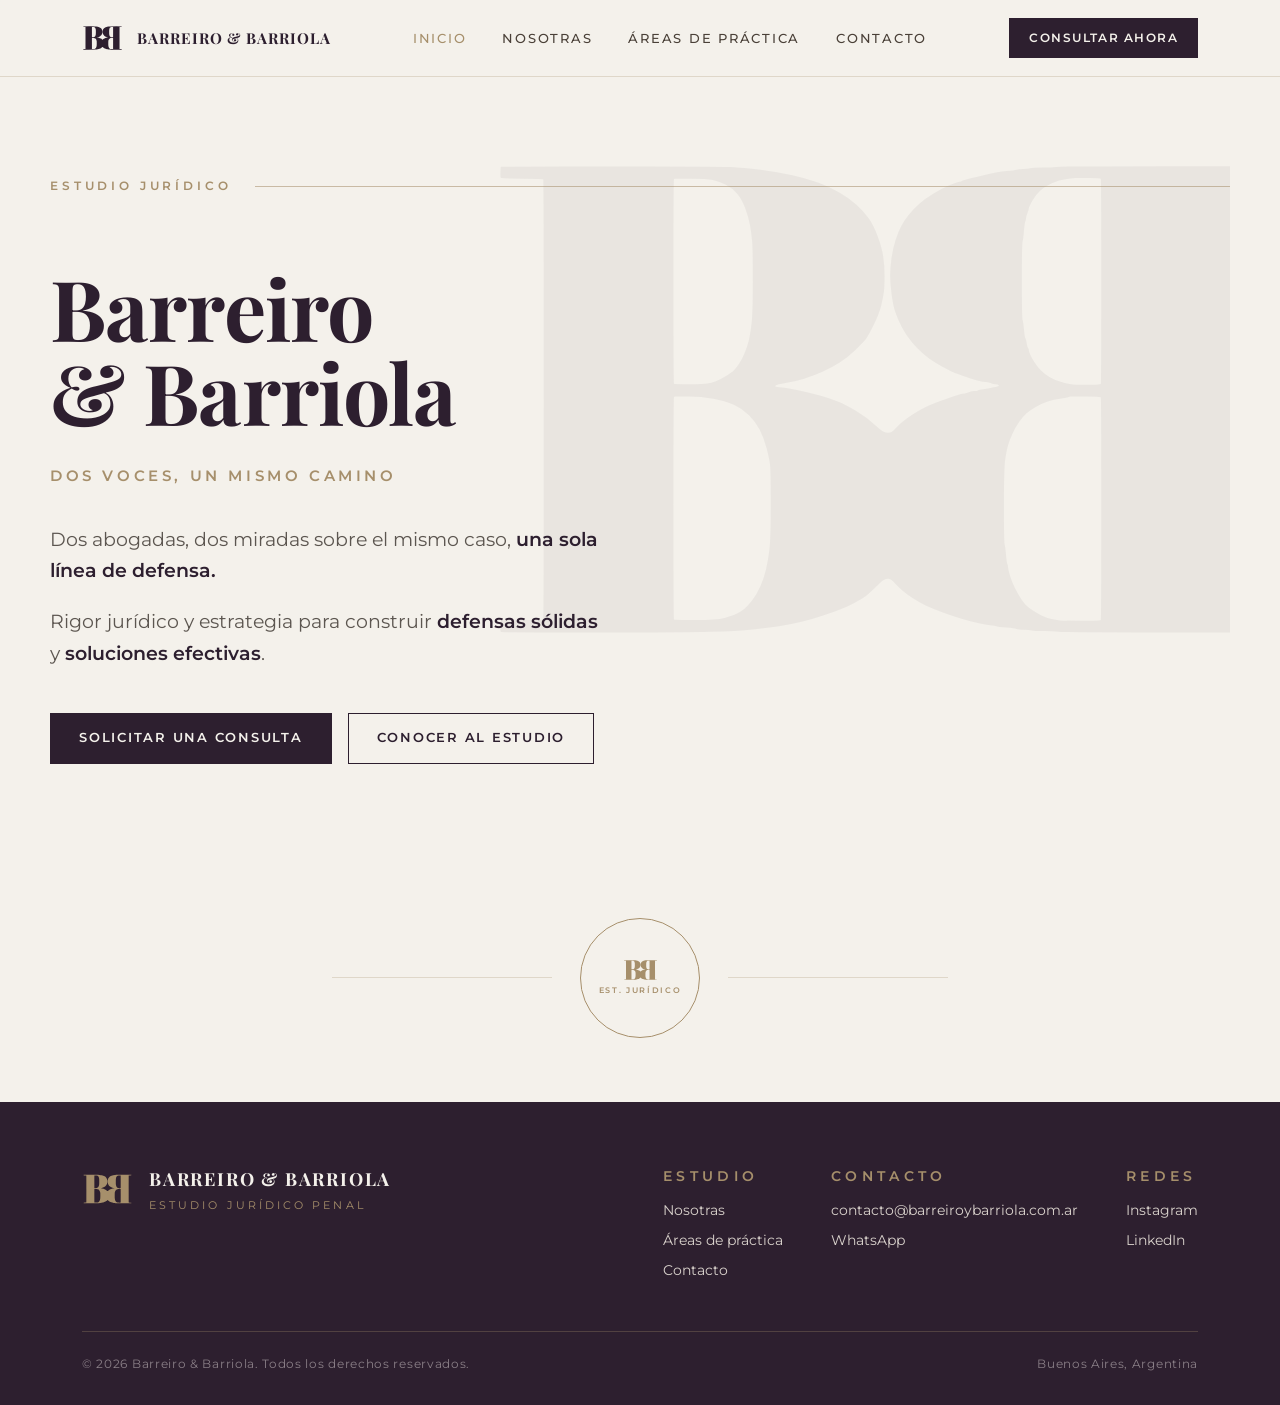
==== commit 10e73e25: "Usar el sello como separador entre todas las secciones" ====
--- a/index.html
+++ b/index.html
@@ -60,14 +60,16 @@
     </div>
   </section>
 
-  <div class="container">
-    <div class="sello-divisor reveal">
-      <span class="linea"></span>
-      <div class="sello">
-        <img src="assets/img/BB-monograma-bronce.svg" alt="">
-        <span>Est. Jurídico</span>
+  <div class="sello-divisor-banda">
+    <div class="container">
+      <div class="sello-divisor reveal">
+        <span class="linea"></span>
+        <div class="sello">
+          <img src="assets/img/BB-monograma-bronce.svg" alt="">
+          <span>Est. Jurídico</span>
+        </div>
+        <span class="linea"></span>
       </div>
-      <span class="linea"></span>
     </div>
   </div>
 
--- a/assets/styles.css
+++ b/assets/styles.css
@@ -165,6 +165,7 @@
   padding:64px 0;
 }
 .sello-divisor .linea{flex:1;max-width:220px;height:1px;background:var(--divisor)}
+.sello-divisor-banda{background:var(--marfil)}
 
 /* ---------- Secciones generales ---------- */
 section.bloque{padding:88px 0}
@@ -244,7 +245,7 @@
 .dato-contacto a,.dato-contacto span.valor{font-size:18px;color:var(--uva);font-weight:500}
 
 /* ---------- Footer ---------- */
-.site-footer{background:var(--uva);color:var(--marfil);padding:64px 0 32px;border-top:2px solid rgba(166,143,107,.7)}
+.site-footer{background:var(--uva);color:var(--marfil);padding:64px 0 32px}
 .footer-top{
   display:flex;justify-content:space-between;align-items:flex-start;
   gap:40px;flex-wrap:wrap;padding-bottom:40px;border-bottom:1px solid rgba(166,143,107,.3);
